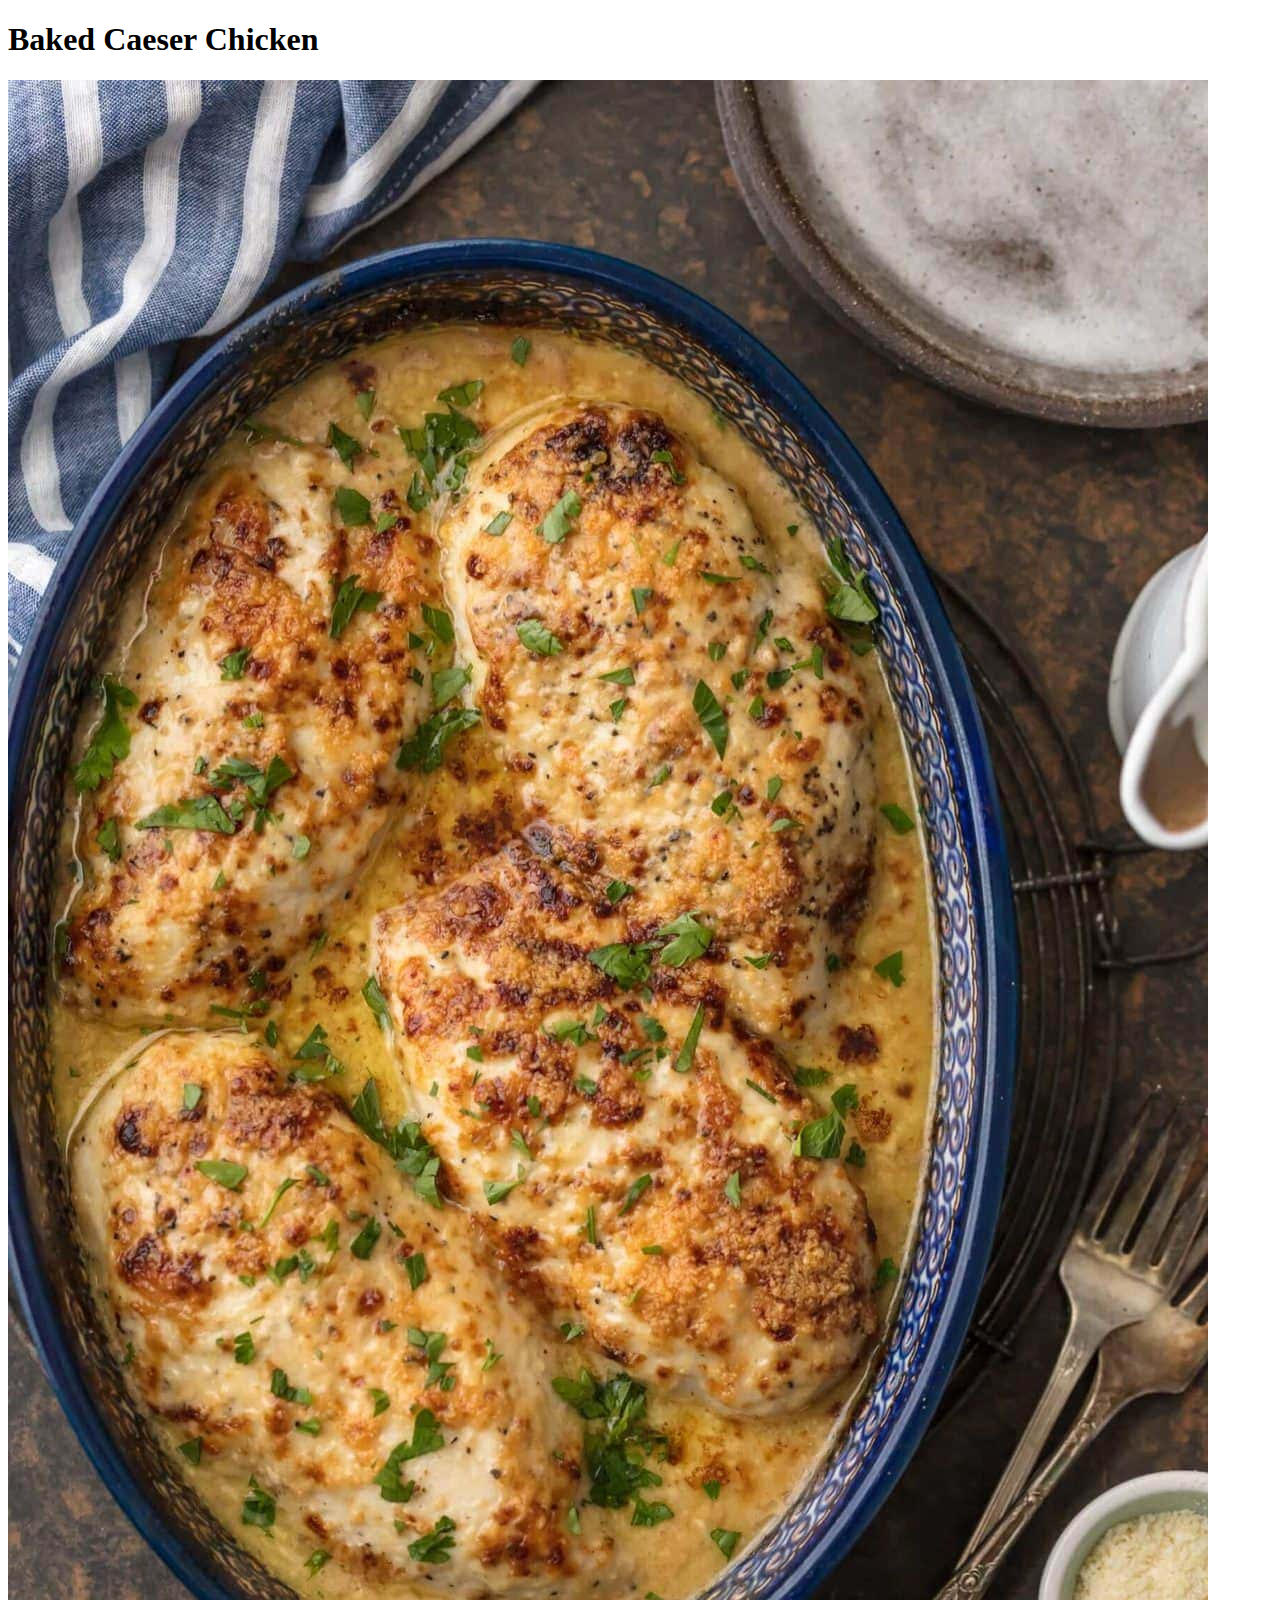
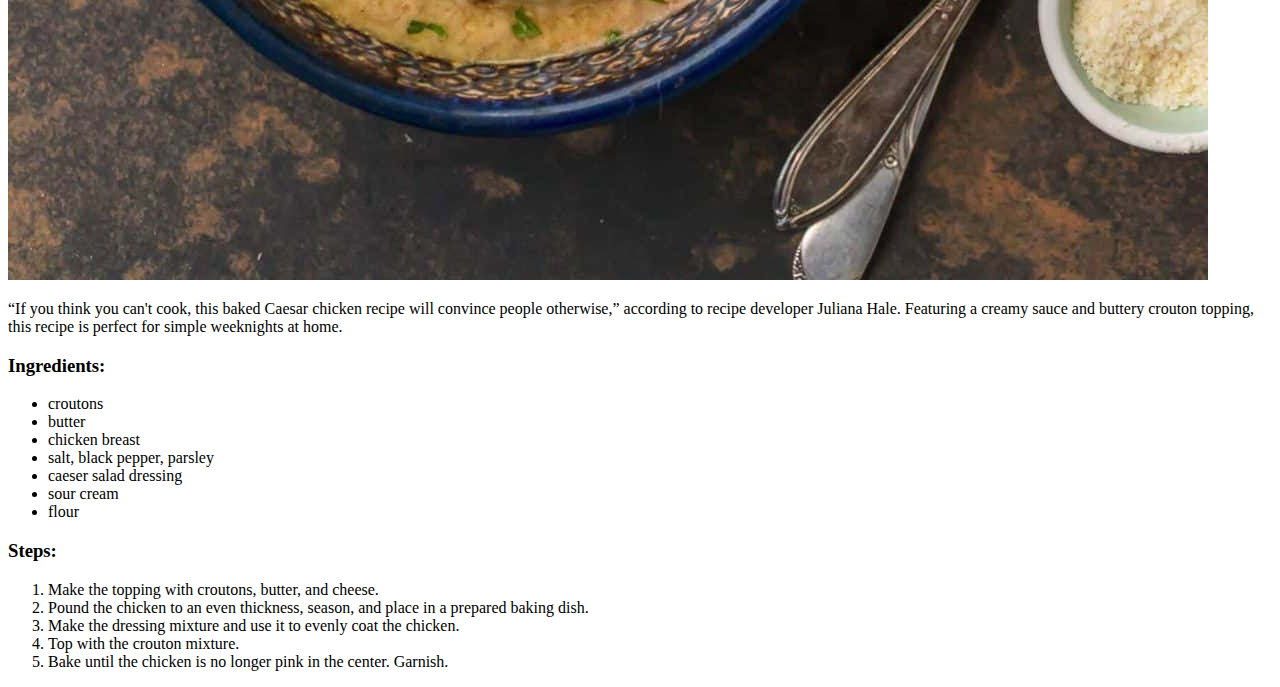
==== recipes/baked-caesar-chicken.html @ 3df6c6eb "Add two more recipes" ====
<!DOCTYPE html>
<html>
    <head>
        <meta charset="UTF-8">
        <title>Baked Caeser Chicken</title>
    </head>
    <body>
        <h1>Baked Caeser Chicken</h1>
        <img src="baked-caesar-chicken.jpg" alt="baked-caeser-chicken"/>
        <p>“If you think you can't cook, this baked Caesar chicken recipe will convince people otherwise,” according to recipe developer Juliana Hale.
            Featuring a creamy sauce and buttery crouton topping, this recipe is perfect for simple weeknights at home.</p>
        <h3>Ingredients:</h3>
        <ul>
            <li>croutons</li>
            <li>butter</li>
            <li>chicken breast</li>
            <li>salt, black pepper, parsley</li>
            <li>caeser salad dressing</li>
            <li>sour cream</li>
            <li>flour</li>
        </ul>
        <h3>Steps:</h3>
        <ol>
            <li>Make the topping with croutons, butter, and cheese.</li>
            <li>Pound the chicken to an even thickness, season, and place in a prepared baking dish. </li>
            <li>Make the dressing mixture and use it to evenly coat the chicken. </li>
            <li>Top with the crouton mixture.</li>
            <li>Bake until the chicken is no longer pink in the center. Garnish. </li>
        </ol>
    </body>
</html>
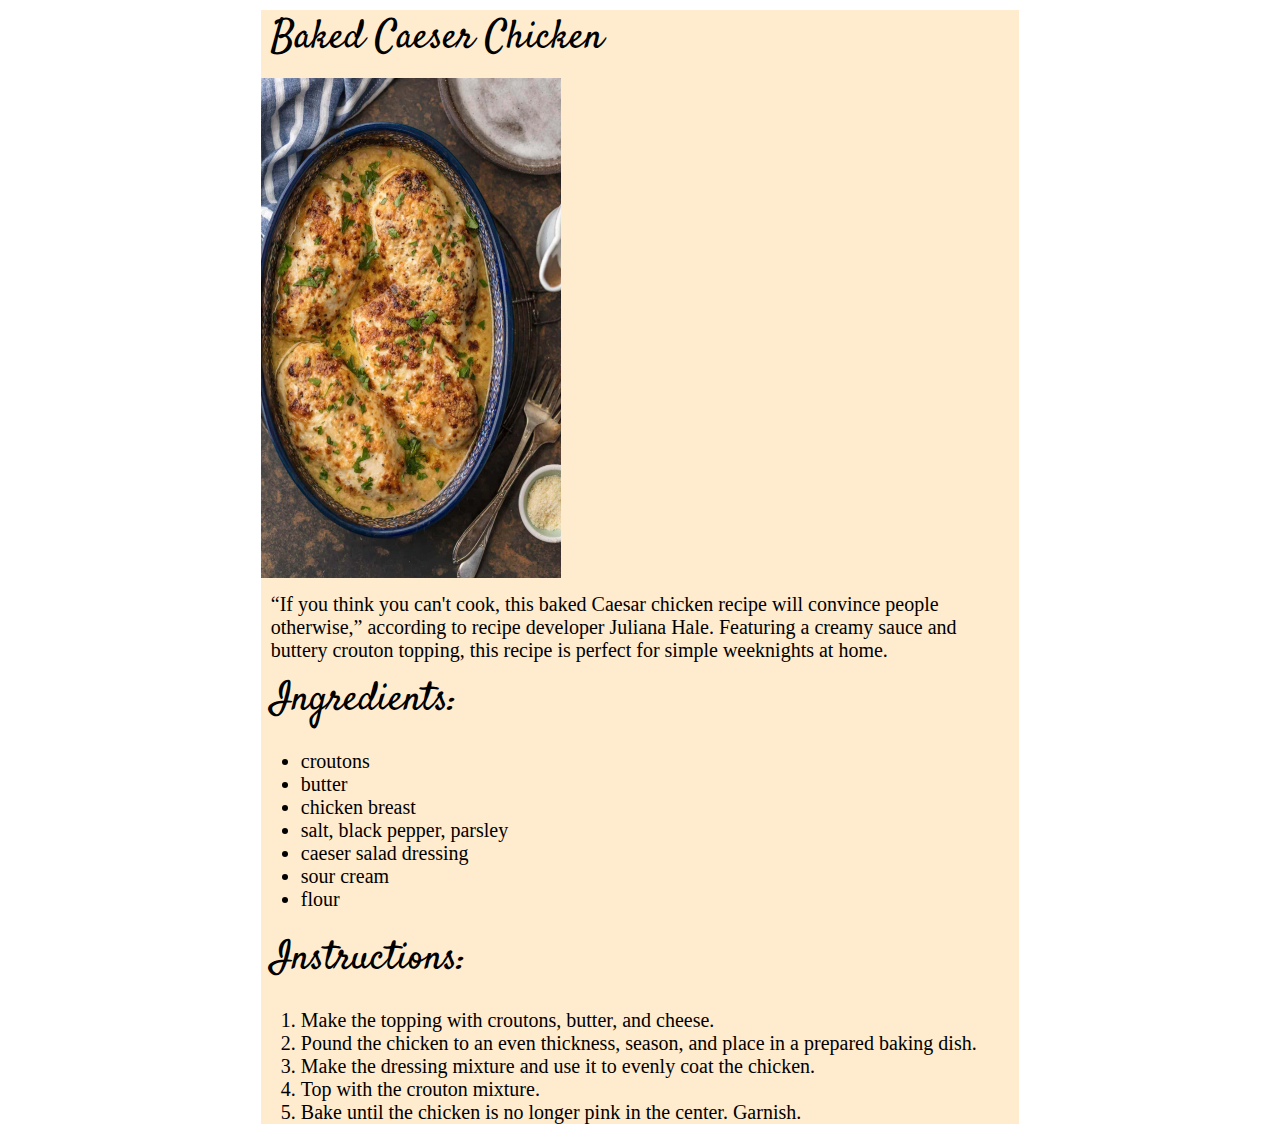
==== commit b78be529: "styles to recipes" ====
--- a/recipes/baked-caesar-chicken.html
+++ b/recipes/baked-caesar-chicken.html
@@ -3,29 +3,34 @@
     <head>
         <meta charset="UTF-8">
         <title>Baked Caeser Chicken</title>
+        <link rel="stylesheet" href="styleRecipes.css">
     </head>
     <body>
-        <h1>Baked Caeser Chicken</h1>
-        <img src="baked-caesar-chicken.jpg" alt="baked-caeser-chicken"/>
-        <p>“If you think you can't cook, this baked Caesar chicken recipe will convince people otherwise,” according to recipe developer Juliana Hale.
-            Featuring a creamy sauce and buttery crouton topping, this recipe is perfect for simple weeknights at home.</p>
-        <h3>Ingredients:</h3>
-        <ul>
-            <li>croutons</li>
-            <li>butter</li>
-            <li>chicken breast</li>
-            <li>salt, black pepper, parsley</li>
-            <li>caeser salad dressing</li>
-            <li>sour cream</li>
-            <li>flour</li>
-        </ul>
-        <h3>Steps:</h3>
-        <ol>
-            <li>Make the topping with croutons, butter, and cheese.</li>
-            <li>Pound the chicken to an even thickness, season, and place in a prepared baking dish. </li>
-            <li>Make the dressing mixture and use it to evenly coat the chicken. </li>
-            <li>Top with the crouton mixture.</li>
-            <li>Bake until the chicken is no longer pink in the center. Garnish. </li>
-        </ol>
+       <div class="recipe">
+            <p class="recipe__header">Baked Caeser Chicken</p>
+            <img class="recipe__img" src="baked-caesar-chicken.jpg" alt=""/>
+            <div class="recipe__description">
+                “If you think you can't cook, this baked Caesar chicken recipe will convince people otherwise,” according to recipe developer Juliana Hale.
+                Featuring a creamy sauce and buttery crouton topping, this recipe is perfect for simple weeknights at home.
+            </div>
+            <p class="recipe__header">Ingredients:</p>
+            <ul>
+                <li>croutons</li>
+                <li>butter</li>
+                <li>chicken breast</li>
+                <li>salt, black pepper, parsley</li>
+                <li>caeser salad dressing</li>
+                <li>sour cream</li>
+                <li>flour</li>
+            </ul>
+            <p class="recipe__header">Instructions:</p>
+            <ol>
+                <li>Make the topping with croutons, butter, and cheese.</li>
+                <li>Pound the chicken to an even thickness, season, and place in a prepared baking dish. </li>
+                <li>Make the dressing mixture and use it to evenly coat the chicken. </li>
+                <li>Top with the crouton mixture.</li>
+                <li>Bake until the chicken is no longer pink in the center. Garnish. </li>
+            </ol>
+       </div>
     </body>
 </html>--- a/recipes/styleRecipes.css
+++ b/recipes/styleRecipes.css
@@ -0,0 +1,26 @@
+@import url('https://fonts.googleapis.com/css2?family=EB+Garamond&display=swap');
+@import url('https://fonts.googleapis.com/css2?family=Satisfy&display=swap');
+
+.recipe {
+    background-color: blanchedalmond;
+    height: 100%;
+    width: 60%;
+    margin: 0 auto;
+    font-size: 20px;
+}
+
+.recipe__header {
+    font-family: 'Satisfy', cursive;
+    font-size: 40px;
+    margin: 10px;
+    justify-content: center;
+}
+
+.recipe__img {
+    width: 300px;
+    height: 500px;
+}
+
+.recipe__description {
+    margin: 10px 10px 0;
+}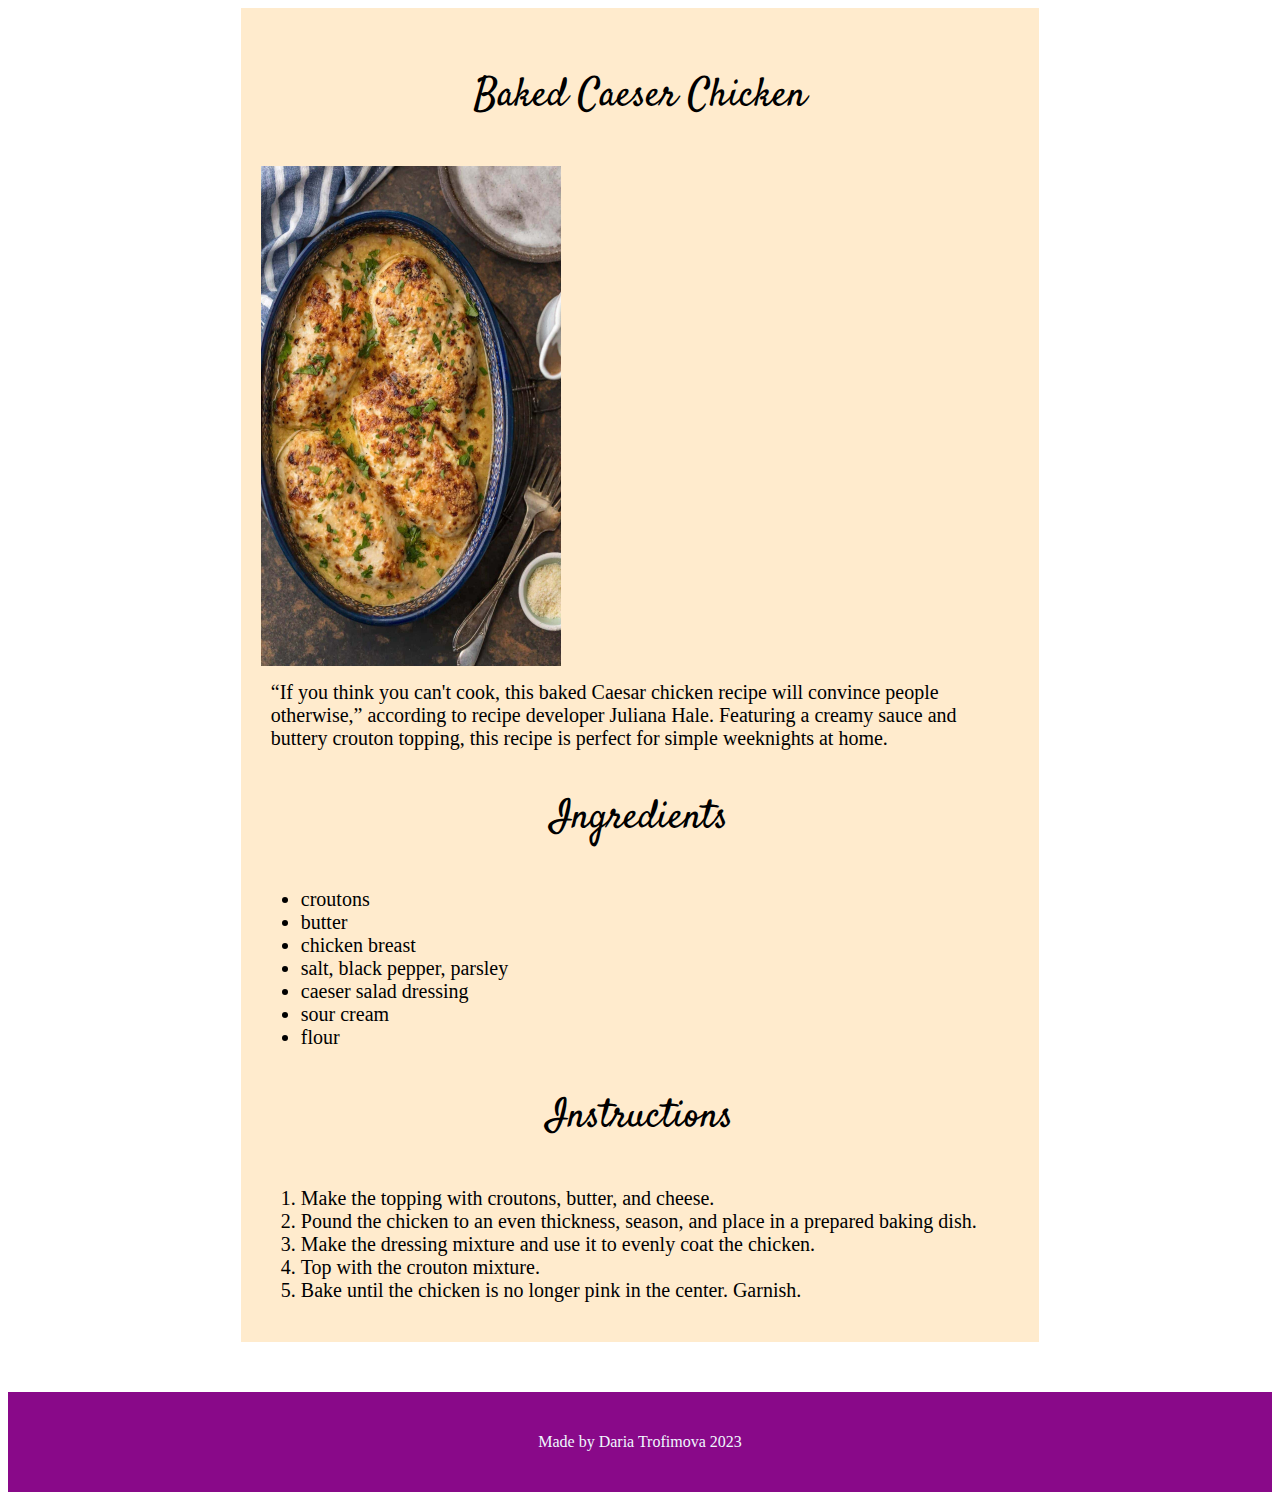
==== commit 1ed6dd26: "add footer and styles to it" ====
--- a/recipes/baked-caesar-chicken.html
+++ b/recipes/baked-caesar-chicken.html
@@ -13,7 +13,7 @@
                 “If you think you can't cook, this baked Caesar chicken recipe will convince people otherwise,” according to recipe developer Juliana Hale.
                 Featuring a creamy sauce and buttery crouton topping, this recipe is perfect for simple weeknights at home.
             </div>
-            <p class="recipe__header">Ingredients:</p>
+            <p class="recipe__header">Ingredients</p>
             <ul>
                 <li>croutons</li>
                 <li>butter</li>
@@ -23,7 +23,7 @@
                 <li>sour cream</li>
                 <li>flour</li>
             </ul>
-            <p class="recipe__header">Instructions:</p>
+            <p class="recipe__header">Instructions</p>
             <ol>
                 <li>Make the topping with croutons, butter, and cheese.</li>
                 <li>Pound the chicken to an even thickness, season, and place in a prepared baking dish. </li>
@@ -32,5 +32,9 @@
                 <li>Bake until the chicken is no longer pink in the center. Garnish. </li>
             </ol>
        </div>
+
+       <div class="footer">
+        <p>Made by Daria Trofimova 2023</p>
+    </div>
     </body>
 </html>--- a/recipes/styleRecipes.css
+++ b/recipes/styleRecipes.css
@@ -7,13 +7,13 @@
     width: 60%;
     margin: 0 auto;
     font-size: 20px;
+    padding: 20px;
 }
 
 .recipe__header {
     font-family: 'Satisfy', cursive;
     font-size: 40px;
-    margin: 10px;
-    justify-content: center;
+    text-align: center;
 }
 
 .recipe__img {
@@ -23,4 +23,15 @@
 
 .recipe__description {
     margin: 10px 10px 0;
+}
+
+.footer {
+    width: 100%;
+    height: 100px;
+    background-color: #890989;
+    color: #F0F8FF;
+    align-items: center;
+    display: flex;
+    justify-content: center;
+    margin-top: 50px;
 }